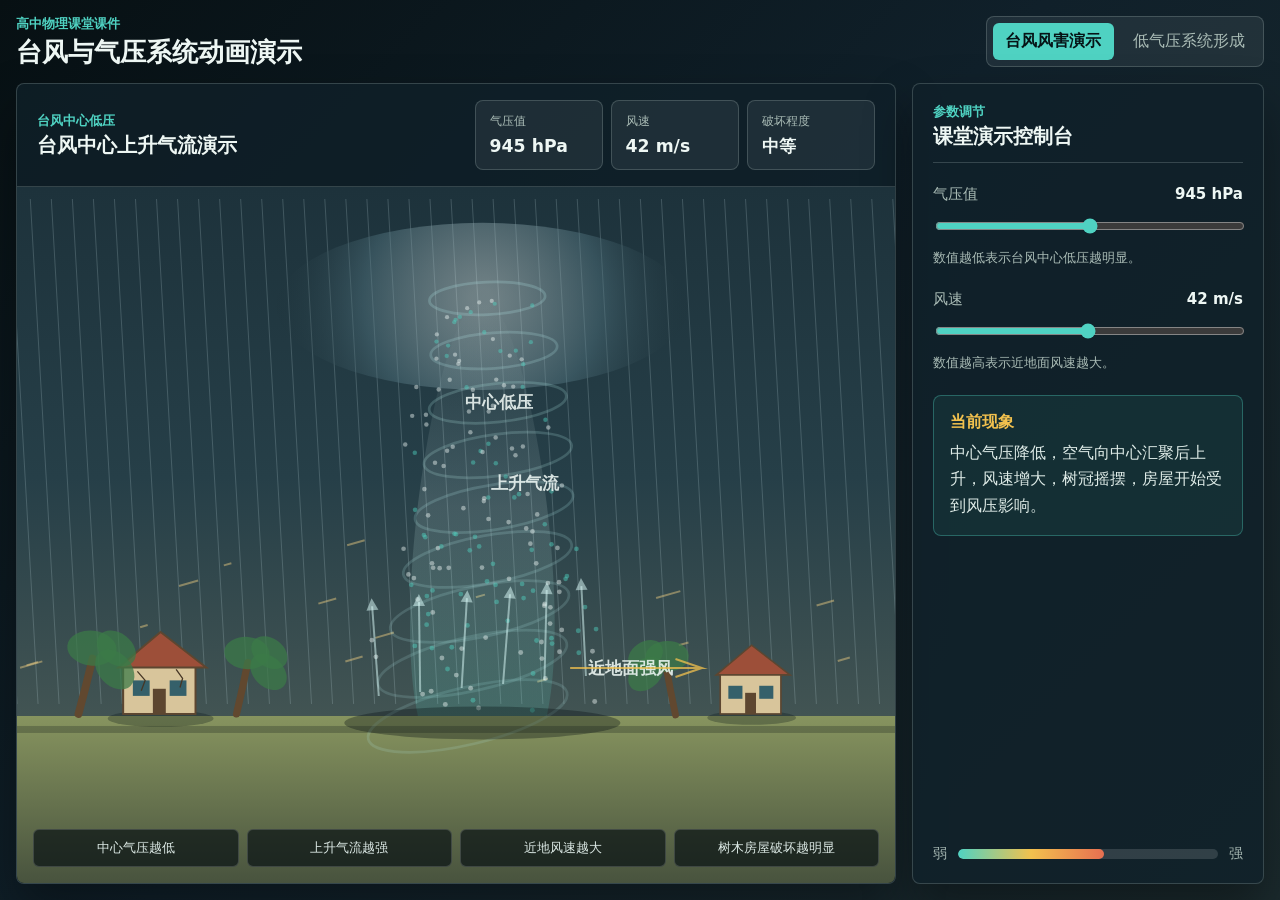
==== index.html @ 323a73a6 "Add typhoon classroom demo" ====
<!doctype html>
<html lang="zh-CN">
  <head>
    <meta charset="utf-8" />
    <meta name="viewport" content="width=device-width, initial-scale=1" />
    <title>台风与气压系统动画演示</title>
    <link rel="stylesheet" href="styles.css" />
  </head>
  <body>
    <div class="page-shell">
      <header class="top-bar" aria-label="课件导航">
        <div>
          <p class="kicker">高中物理课堂课件</p>
          <h1>台风与气压系统动画演示</h1>
        </div>
        <nav class="demo-tabs" role="tablist" aria-label="演示内容">
          <button
            id="tab-typhoon"
            class="tab-button is-active"
            type="button"
            role="tab"
            aria-selected="true"
            aria-controls="typhoonDemo"
            data-demo-target="typhoon"
          >
            台风风害演示
          </button>
          <button
            id="tab-low-pressure"
            class="tab-button"
            type="button"
            role="tab"
            aria-selected="false"
            aria-controls="lowPressureDemo"
            data-demo-target="low-pressure"
          >
            低气压系统形成
          </button>
        </nav>
      </header>

      <main
        id="typhoonDemo"
        class="app-shell demo-page is-active"
        role="tabpanel"
        aria-labelledby="tab-typhoon"
        data-demo="typhoon"
      >
        <section class="stage-area" aria-label="台风中心气流和风害演示区">
          <div class="stage-header">
            <div>
              <p class="kicker">台风中心低压</p>
              <h2>台风中心上升气流演示</h2>
            </div>
            <div class="metric-strip" aria-label="当前参数">
              <div class="metric">
                <span>气压值</span>
                <strong id="pressureReadout">945 hPa</strong>
              </div>
              <div class="metric">
                <span>风速</span>
                <strong id="windReadout">42 m/s</strong>
              </div>
              <div class="metric">
                <span>破坏程度</span>
                <strong id="damageReadout">较强</strong>
              </div>
            </div>
          </div>

          <div class="visual-frame">
            <canvas id="typhoonCanvas" width="1200" height="720"></canvas>
            <div class="legend-strip" aria-hidden="true">
              <span>中心气压越低</span>
              <span>上升气流越强</span>
              <span>近地风速越大</span>
              <span>树木房屋破坏越明显</span>
            </div>
          </div>
        </section>

        <aside class="control-panel" aria-label="演示参数控制">
          <div class="panel-heading">
            <p class="kicker">参数调节</p>
            <h2>课堂演示控制台</h2>
          </div>

          <label class="slider-field" for="pressure">
            <span class="slider-label">
              <span>气压值</span>
              <output id="pressureOutput" for="pressure">945 hPa</output>
            </span>
            <input
              id="pressure"
              type="range"
              min="880"
              max="1010"
              step="1"
              value="945"
              aria-describedby="pressureHint"
            />
            <span id="pressureHint" class="hint">数值越低表示台风中心低压越明显。</span>
          </label>

          <label class="slider-field" for="wind">
            <span class="slider-label">
              <span>风速</span>
              <output id="windOutput" for="wind">42 m/s</output>
            </span>
            <input
              id="wind"
              type="range"
              min="10"
              max="75"
              step="1"
              value="42"
              aria-describedby="windHint"
            />
            <span id="windHint" class="hint">数值越高表示近地面风速越大。</span>
          </label>

          <div class="concept-box" aria-live="polite">
            <p class="concept-title">当前现象</p>
            <p id="conceptText">
              中心气压偏低，空气快速向中心汇聚并上升，近地面风力增强，树木和房屋出现明显晃动。
            </p>
          </div>

          <div class="scale-row" aria-label="破坏程度刻度">
            <span>弱</span>
            <div class="scale-track">
              <div id="damageBar" class="scale-fill"></div>
            </div>
            <span>强</span>
          </div>
        </aside>
      </main>

      <main
        id="lowPressureDemo"
        class="app-shell demo-page"
        role="tabpanel"
        aria-labelledby="tab-low-pressure"
        data-demo="low-pressure"
        hidden
      >
        <section class="stage-area low-pressure-stage" aria-label="低气压系统形成动画演示区">
          <div class="stage-header">
            <div>
              <p class="kicker">气压系统拓展</p>
              <h2>低气压系统形成动画</h2>
            </div>
            <div class="metric-strip" aria-label="低气压系统要点">
              <div class="metric">
                <span>气压状况</span>
                <strong>低气压</strong>
              </div>
              <div class="metric">
                <span>气流状况</span>
                <strong id="rotationReadout">气旋·北逆南顺</strong>
              </div>
              <div class="metric">
                <span>天气现象</span>
                <strong>阴雨</strong>
              </div>
            </div>
          </div>

          <div class="visual-frame">
            <canvas id="pressureCanvas" width="1200" height="720"></canvas>
            <div class="legend-strip pressure-legend" aria-hidden="true">
              <span>近地面四周向中心辐合</span>
              <span id="hemisphereLegend">北半球逆时针旋转</span>
              <span>中心气流上升</span>
              <span>水汽凝结形成阴雨</span>
            </div>
          </div>
        </section>

        <aside class="control-panel" aria-label="低气压系统知识控制">
          <div class="panel-heading">
            <p class="kicker">形成过程</p>
            <h2>低气压原理卡</h2>
          </div>

          <label class="slider-field" for="formation">
            <span class="slider-label">
              <span>发展阶段</span>
              <output id="formationOutput" for="formation">加强</output>
            </span>
            <input id="formation" type="range" min="0" max="100" step="1" value="72" />
            <span class="hint">数值越高，中心低压、辐合旋转和上升气流越明显。</span>
          </label>

          <fieldset class="hemisphere-control">
            <legend>旋转方向</legend>
            <div class="segmented-control">
              <button
                class="segment-button is-active"
                type="button"
                aria-pressed="true"
                data-hemisphere="north"
              >
                北半球
              </button>
              <button class="segment-button" type="button" aria-pressed="false" data-hemisphere="south">
                南半球
              </button>
            </div>
          </fieldset>

          <div class="knowledge-list" aria-label="低气压系统知识表">
            <div class="knowledge-row">
              <span>水平方向</span>
              <strong id="horizontalReadout">近地面由四周向中心旋转辐合，北半球逆时针</strong>
            </div>
            <div class="knowledge-row">
              <span>垂直方向</span>
              <strong>中心气流上升</strong>
            </div>
            <div class="knowledge-row">
              <span>天气实例</span>
              <strong>夏秋季节我国东南沿海的台风天气</strong>
            </div>
          </div>

          <div class="concept-box low-pressure-note" aria-live="polite">
            <p class="concept-title">动态说明</p>
            <p id="pressureConceptText">
              地面受热后空气上升，近地面形成低压，四周空气向中心旋转辐合，中心上升气流增强。
            </p>
          </div>
        </aside>
      </main>
    </div>
    <noscript>此课件需要启用 JavaScript 才能播放动画。</noscript>
    <script src="script.js"></script>
  </body>
</html>
---- styles.css ----
:root {
  color-scheme: dark;
  --bg: #071013;
  --surface: #10202a;
  --surface-strong: #18323e;
  --line: rgba(226, 240, 237, 0.18);
  --text: #eef7f4;
  --muted: #a9bbb5;
  --accent: #4fd2c2;
  --accent-strong: #f2c14e;
  --danger: #e76f51;
  --ground: #6f8168;
  --shadow: rgba(0, 0, 0, 0.36);
  font-family:
    "Microsoft YaHei",
    "PingFang SC",
    "Noto Sans CJK SC",
    system-ui,
    sans-serif;
}

* {
  box-sizing: border-box;
}

body {
  min-width: 320px;
  min-height: 100vh;
  margin: 0;
  background: linear-gradient(135deg, #071013 0%, #10202a 48%, #1b2a2d 100%);
  color: var(--text);
}

button,
input {
  font: inherit;
}

.page-shell {
  display: grid;
  grid-template-rows: auto 1fr;
  min-height: 100vh;
}

.top-bar {
  display: flex;
  align-items: center;
  justify-content: space-between;
  gap: 1rem;
  padding: 1rem 1rem 0;
}

.demo-tabs {
  display: inline-flex;
  align-items: center;
  gap: 0.35rem;
  padding: 0.35rem;
  border: 1px solid var(--line);
  border-radius: 8px;
  background: rgba(238, 247, 244, 0.07);
}

.tab-button,
.segment-button {
  min-height: 2.35rem;
  border: 0;
  border-radius: 6px;
  background: transparent;
  color: var(--muted);
  cursor: pointer;
}

.tab-button {
  padding: 0.4rem 0.8rem;
  white-space: nowrap;
}

.tab-button:hover,
.segment-button:hover {
  color: var(--text);
  background: rgba(238, 247, 244, 0.08);
}

.tab-button.is-active,
.segment-button.is-active {
  background: var(--accent);
  color: #061316;
  font-weight: 800;
}

.app-shell {
  display: grid;
  grid-template-columns: minmax(0, 1fr) 22rem;
  gap: 1rem;
  min-height: calc(100vh - 5.25rem);
  padding: 1rem;
}

.demo-page[hidden] {
  display: none;
}

.stage-area,
.control-panel {
  border: 1px solid var(--line);
  background: rgba(16, 32, 42, 0.78);
  box-shadow: 0 1.5rem 3rem var(--shadow);
}

.stage-area {
  display: grid;
  grid-template-rows: auto minmax(24rem, 1fr);
  overflow: hidden;
  border-radius: 8px;
}

.stage-header {
  display: flex;
  align-items: center;
  justify-content: space-between;
  gap: 1rem;
  padding: 1rem 1.25rem;
  border-bottom: 1px solid var(--line);
}

.kicker {
  margin: 0 0 0.25rem;
  color: var(--accent);
  font-size: 0.8rem;
  font-weight: 700;
}

h1,
h2 {
  margin: 0;
  line-height: 1.15;
  letter-spacing: 0;
}

h1 {
  font-size: 1.65rem;
}

h2 {
  font-size: 1.25rem;
}

.metric-strip {
  display: grid;
  grid-template-columns: repeat(3, minmax(7rem, 1fr));
  gap: 0.5rem;
  min-width: min(100%, 25rem);
}

.metric {
  min-height: 4rem;
  padding: 0.75rem 0.85rem;
  border: 1px solid var(--line);
  border-radius: 8px;
  background: rgba(238, 247, 244, 0.07);
}

.metric span,
.slider-label,
.hint,
.scale-row {
  color: var(--muted);
}

.metric span {
  display: block;
  margin-bottom: 0.35rem;
  font-size: 0.78rem;
}

.metric strong {
  display: block;
  font-size: 1.08rem;
  line-height: 1.2;
}

.visual-frame {
  position: relative;
  min-height: 24rem;
  background: #10191c;
}

#typhoonCanvas {
  display: block;
  width: 100%;
  height: 100%;
  min-height: 24rem;
}

#pressureCanvas {
  display: block;
  width: 100%;
  height: 100%;
  min-height: 24rem;
}

.legend-strip {
  position: absolute;
  left: 1rem;
  right: 1rem;
  bottom: 1rem;
  display: grid;
  grid-template-columns: repeat(4, minmax(0, 1fr));
  gap: 0.5rem;
  pointer-events: none;
}

.legend-strip span {
  min-height: 2.2rem;
  padding: 0.55rem 0.65rem;
  border: 1px solid rgba(238, 247, 244, 0.16);
  border-radius: 6px;
  background: rgba(7, 16, 19, 0.68);
  color: #dbe8e4;
  font-size: 0.82rem;
  text-align: center;
}

.control-panel {
  display: flex;
  flex-direction: column;
  gap: 1.35rem;
  padding: 1.25rem;
  border-radius: 8px;
}

.low-pressure-stage {
  background:
    linear-gradient(180deg, rgba(27, 44, 45, 0.88), rgba(16, 32, 42, 0.78)),
    rgba(16, 32, 42, 0.78);
}

.panel-heading {
  padding-bottom: 0.85rem;
  border-bottom: 1px solid var(--line);
}

.slider-field {
  display: grid;
  gap: 0.65rem;
}

.slider-label {
  display: flex;
  align-items: center;
  justify-content: space-between;
  gap: 1rem;
  font-size: 0.94rem;
}

output {
  color: var(--text);
  font-weight: 700;
}

input[type="range"] {
  width: 100%;
  height: 1.25rem;
  accent-color: var(--accent);
  cursor: pointer;
}

.hint {
  min-height: 1.2rem;
  font-size: 0.82rem;
  line-height: 1.5;
}

.concept-box {
  padding: 1rem;
  border: 1px solid rgba(79, 210, 194, 0.34);
  border-radius: 8px;
  background: rgba(79, 210, 194, 0.08);
}

.concept-title {
  margin: 0 0 0.45rem;
  color: var(--accent-strong);
  font-weight: 700;
}

#conceptText {
  margin: 0;
  color: #deebe7;
  line-height: 1.65;
}

.scale-row {
  display: grid;
  grid-template-columns: auto 1fr auto;
  align-items: center;
  gap: 0.7rem;
  margin-top: auto;
  font-size: 0.86rem;
}

.scale-track {
  height: 0.65rem;
  overflow: hidden;
  border-radius: 999px;
  background: rgba(238, 247, 244, 0.14);
}

.scale-fill {
  width: 50%;
  height: 100%;
  border-radius: inherit;
  background: linear-gradient(90deg, var(--accent), var(--accent-strong), var(--danger));
  transition: width 160ms ease;
}

.hemisphere-control {
  min-width: 0;
  margin: 0;
  padding: 0;
  border: 0;
}

.hemisphere-control legend {
  margin-bottom: 0.6rem;
  color: var(--muted);
  font-size: 0.94rem;
}

.segmented-control {
  display: grid;
  grid-template-columns: 1fr 1fr;
  gap: 0.35rem;
  padding: 0.35rem;
  border: 1px solid var(--line);
  border-radius: 8px;
  background: rgba(238, 247, 244, 0.07);
}

.segment-button {
  padding: 0.35rem 0.55rem;
}

.knowledge-list {
  display: grid;
  gap: 0.65rem;
}

.knowledge-row {
  display: grid;
  gap: 0.35rem;
  padding: 0.8rem 0;
  border-bottom: 1px solid var(--line);
}

.knowledge-row:first-child {
  padding-top: 0;
}

.knowledge-row span {
  color: var(--muted);
  font-size: 0.8rem;
}

.knowledge-row strong {
  color: #f0f7df;
  font-size: 0.96rem;
  line-height: 1.45;
}

.low-pressure-note {
  border-color: rgba(242, 193, 78, 0.36);
  background: rgba(242, 193, 78, 0.08);
}

noscript {
  position: fixed;
  inset: auto 1rem 1rem;
  padding: 0.8rem 1rem;
  border-radius: 6px;
  background: var(--danger);
  color: #fff;
}

@media (max-width: 980px) {
  .top-bar {
    align-items: stretch;
    flex-direction: column;
  }

  .demo-tabs {
    width: 100%;
  }

  .tab-button {
    flex: 1;
    white-space: normal;
  }

  .app-shell {
    grid-template-columns: 1fr;
    min-height: auto;
  }

  .stage-header {
    align-items: stretch;
    flex-direction: column;
  }

  .metric-strip {
    grid-template-columns: repeat(3, minmax(0, 1fr));
    min-width: 0;
  }

  .control-panel {
    min-height: auto;
  }

  .scale-row {
    margin-top: 0;
  }
}

@media (max-width: 640px) {
  .top-bar {
    padding: 0.65rem 0.65rem 0;
  }

  .app-shell {
    padding: 0.65rem;
  }

  .stage-header,
  .control-panel {
    padding: 0.9rem;
  }

  h1 {
    font-size: 1.35rem;
  }

  .metric-strip,
  .legend-strip {
    grid-template-columns: 1fr 1fr;
  }

  .metric {
    min-height: 3.6rem;
    padding: 0.65rem;
  }

  .legend-strip {
    left: 0.6rem;
    right: 0.6rem;
    bottom: 0.6rem;
  }

  .legend-strip span {
    padding: 0.45rem;
    font-size: 0.75rem;
  }
}
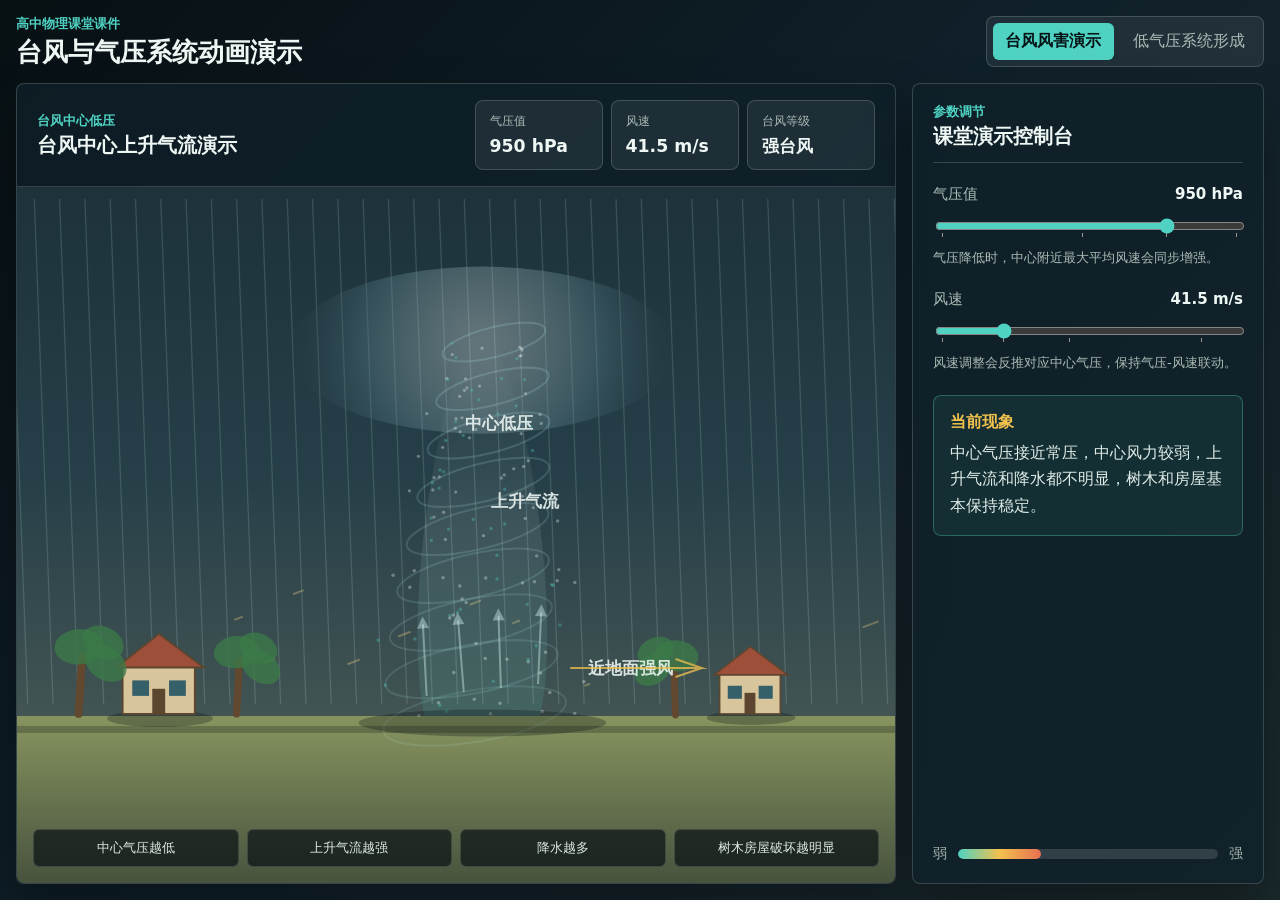
==== commit 461654ef: "Update typhoon parameter ranges" ====
--- a/index.html
+++ b/index.html
@@ -55,15 +55,15 @@
             <div class="metric-strip" aria-label="当前参数">
               <div class="metric">
                 <span>气压值</span>
-                <strong id="pressureReadout">945 hPa</strong>
+                <strong id="pressureReadout">950 hPa</strong>
               </div>
               <div class="metric">
                 <span>风速</span>
-                <strong id="windReadout">42 m/s</strong>
-              </div>
-              <div class="metric">
-                <span>破坏程度</span>
-                <strong id="damageReadout">较强</strong>
+                <strong id="windReadout">41.5 m/s</strong>
+              </div>
+              <div class="metric">
+                <span>台风等级</span>
+                <strong id="damageReadout">强台风</strong>
               </div>
             </div>
           </div>
@@ -73,7 +73,7 @@
             <div class="legend-strip" aria-hidden="true">
               <span>中心气压越低</span>
               <span>上升气流越强</span>
-              <span>近地风速越大</span>
+              <span>降水越多</span>
               <span>树木房屋破坏越明显</span>
             </div>
           </div>
@@ -88,35 +88,49 @@
           <label class="slider-field" for="pressure">
             <span class="slider-label">
               <span>气压值</span>
-              <output id="pressureOutput" for="pressure">945 hPa</output>
+              <output id="pressureOutput" for="pressure">950 hPa</output>
             </span>
             <input
               id="pressure"
               type="range"
-              min="880"
-              max="1010"
+              min="870"
+              max="975"
               step="1"
-              value="945"
+              value="950"
+              list="pressureMarks"
               aria-describedby="pressureHint"
             />
-            <span id="pressureHint" class="hint">数值越低表示台风中心低压越明显。</span>
+            <datalist id="pressureMarks">
+              <option value="975"></option>
+              <option value="950"></option>
+              <option value="920"></option>
+              <option value="870"></option>
+            </datalist>
+            <span id="pressureHint" class="hint">气压降低时，中心附近最大平均风速会同步增强。</span>
           </label>
 
           <label class="slider-field" for="wind">
             <span class="slider-label">
               <span>风速</span>
-              <output id="windOutput" for="wind">42 m/s</output>
+              <output id="windOutput" for="wind">41.5 m/s</output>
             </span>
             <input
               id="wind"
               type="range"
-              min="10"
+              min="32.7"
               max="75"
-              step="1"
-              value="42"
+              step="0.1"
+              value="41.5"
+              list="windMarks"
               aria-describedby="windHint"
             />
-            <span id="windHint" class="hint">数值越高表示近地面风速越大。</span>
+            <datalist id="windMarks">
+              <option value="32.7"></option>
+              <option value="41.5"></option>
+              <option value="51.0"></option>
+              <option value="70.0"></option>
+            </datalist>
+            <span id="windHint" class="hint">风速调整会反推对应中心气压，保持气压-风速联动。</span>
           </label>
 
           <div class="concept-box" aria-live="polite">
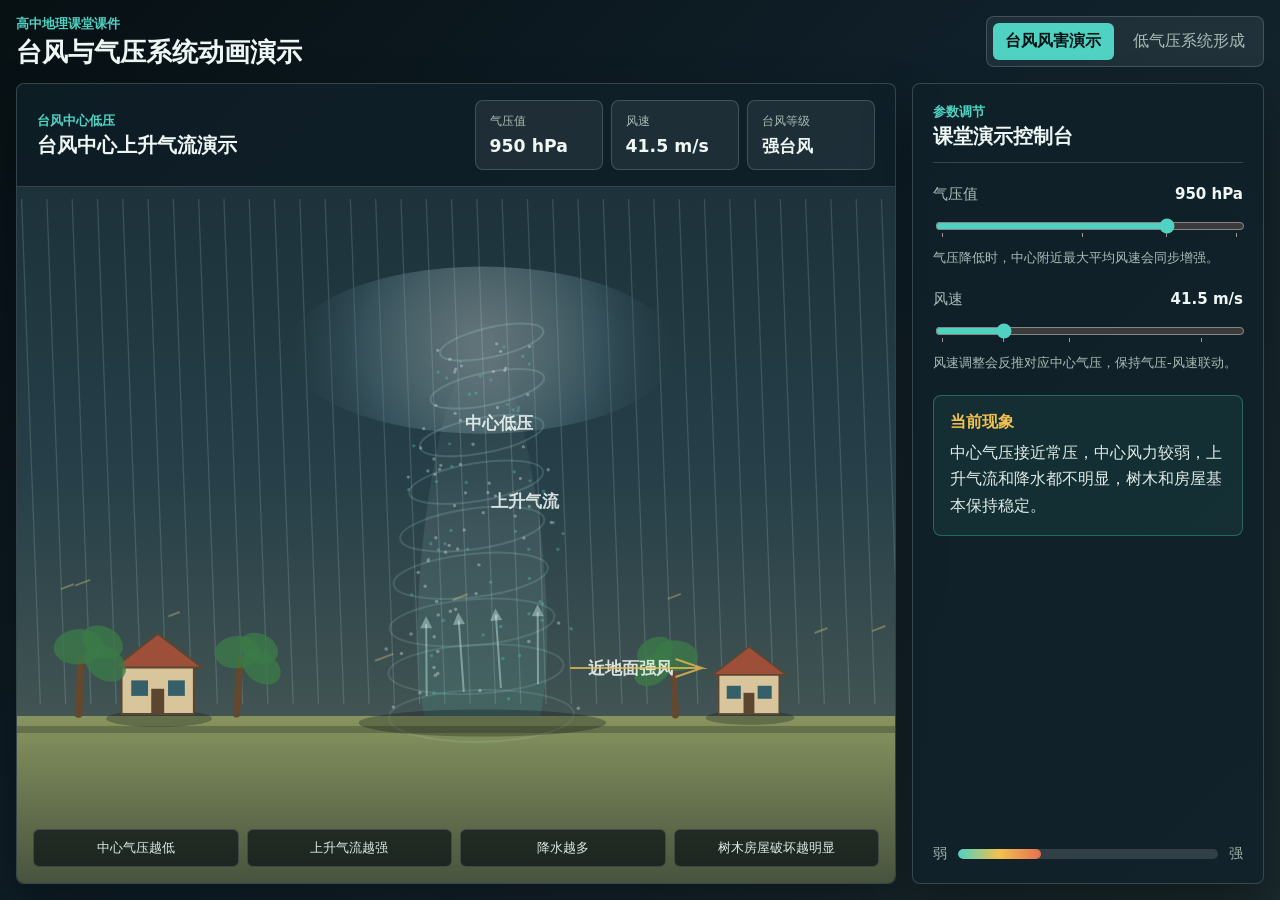
==== commit b6b5a0b5: "Update classroom label to geography" ====
--- a/index.html
+++ b/index.html
@@ -10,7 +10,7 @@
     <div class="page-shell">
       <header class="top-bar" aria-label="课件导航">
         <div>
-          <p class="kicker">高中物理课堂课件</p>
+          <p class="kicker">高中地理课堂课件</p>
           <h1>台风与气压系统动画演示</h1>
         </div>
         <nav class="demo-tabs" role="tablist" aria-label="演示内容">
